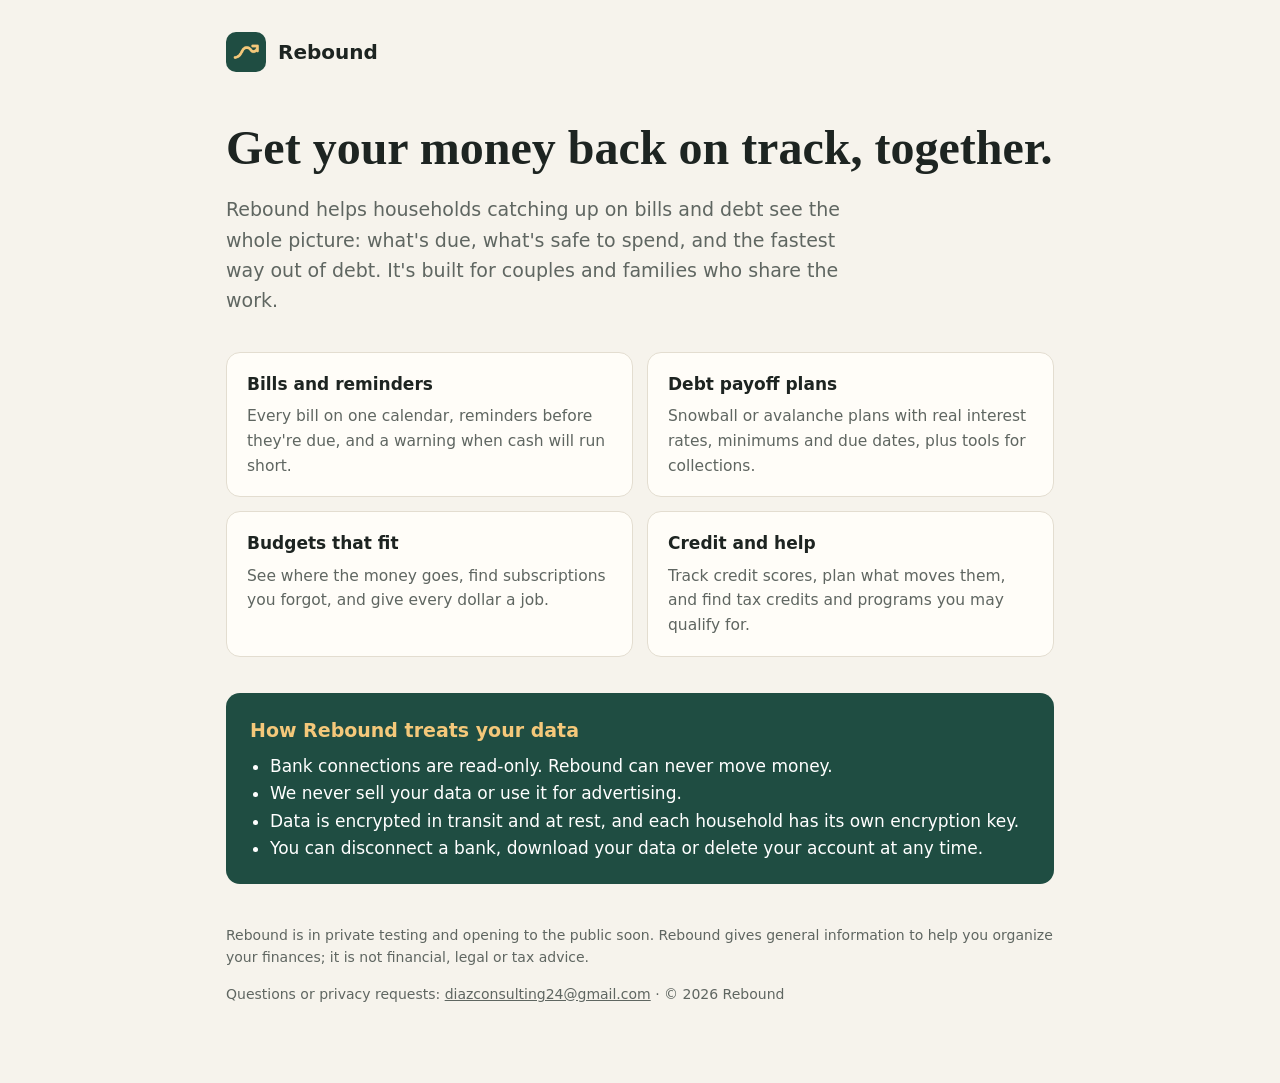
==== index.html @ aa7c1577 "Add files via upload" ====
<!doctype html>
<html lang="en">
<head>
  <meta charset="utf-8">
  <meta name="viewport" content="width=device-width, initial-scale=1">
  <title>Rebound: get your money back on track</title>
  <meta name="description" content="Rebound is a personal-finance app for households catching up on bills and debt: budgets, bill reminders, cash-flow forecasts and debt payoff plans.">
  <link rel="icon" href="icon.png">
  <style>
    :root { --bg: #f6f3ec; --card: #fffdf8; --ink: #1d2421; --muted: #5f6661; --brand: #1f4d42; --gold: #f4c87a; --line: #e3ddd0; }
    @media (prefers-color-scheme: dark) { :root { --bg: #121614; --card: #1a201d; --ink: #e8ece9; --muted: #a3ada8; --line: #2c3530; } }
    * { box-sizing: border-box; }
    body { margin: 0; background: var(--bg); color: var(--ink); font: 17px/1.6 ui-sans-serif, -apple-system, "Segoe UI", system-ui, Roboto, Arial, sans-serif; }
    .wrap { max-width: 860px; margin: 0 auto; padding: 32px 16px 64px; }
    header { display: flex; align-items: center; gap: 12px; }
    header img { width: 40px; height: 40px; border-radius: 10px; }
    header b { font-size: 20px; }
    h1 { font-family: "Iowan Old Style", Palatino, Georgia, serif; font-size: clamp(32px, 6vw, 48px); line-height: 1.15; margin: 48px 0 12px; }
    .lead { font-size: 19px; color: var(--muted); max-width: 640px; }
    .grid { display: grid; grid-template-columns: 1fr 1fr; gap: 14px; margin: 36px 0; } @media (max-width: 600px) { .grid { grid-template-columns: 1fr; } }
    .card { background: var(--card); border: 1px solid var(--line); border-radius: 14px; padding: 18px 20px; }
    .card h2 { font-size: 17px; margin: 0 0 6px; }
    .card p { margin: 0; color: var(--muted); font-size: 15.5px; }
    .trust { background: var(--brand); color: #fff; border-radius: 14px; padding: 22px 24px; }
    .trust h2 { margin: 0 0 8px; font-size: 19px; color: var(--gold); }
    .trust ul { margin: 0; padding-left: 20px; }
    footer { margin-top: 40px; color: var(--muted); font-size: 14px; }
    a { color: inherit; }
  </style>
</head>
<body>
  <div class="wrap">
    <header><img src="icon.png" alt=""><b>Rebound</b></header>
    <h1>Get your money back on track, together.</h1>
    <p class="lead">Rebound helps households catching up on bills and debt see the whole picture: what's due, what's safe to spend, and the fastest way out of debt. It's built for couples and families who share the work.</p>
    <div class="grid">
      <div class="card"><h2>Bills and reminders</h2><p>Every bill on one calendar, reminders before they're due, and a warning when cash will run short.</p></div>
      <div class="card"><h2>Debt payoff plans</h2><p>Snowball or avalanche plans with real interest rates, minimums and due dates, plus tools for collections.</p></div>
      <div class="card"><h2>Budgets that fit</h2><p>See where the money goes, find subscriptions you forgot, and give every dollar a job.</p></div>
      <div class="card"><h2>Credit and help</h2><p>Track credit scores, plan what moves them, and find tax credits and programs you may qualify for.</p></div>
    </div>
    <div class="trust">
      <h2>How Rebound treats your data</h2>
      <ul>
        <li>Bank connections are read-only. Rebound can never move money.</li>
        <li>We never sell your data or use it for advertising.</li>
        <li>Data is encrypted in transit and at rest, and each household has its own encryption key.</li>
        <li>You can disconnect a bank, download your data or delete your account at any time.</li>
      </ul>
    </div>
    <footer>
      <p>Rebound is in private testing and opening to the public soon. Rebound gives general information to help you organize your finances; it is not financial, legal or tax advice.</p>
      <p>Questions or privacy requests: <a href="mailto:diazconsulting24@gmail.com">diazconsulting24@gmail.com</a> · © 2026 Rebound</p>
    </footer>
  </div>
</body>
</html>
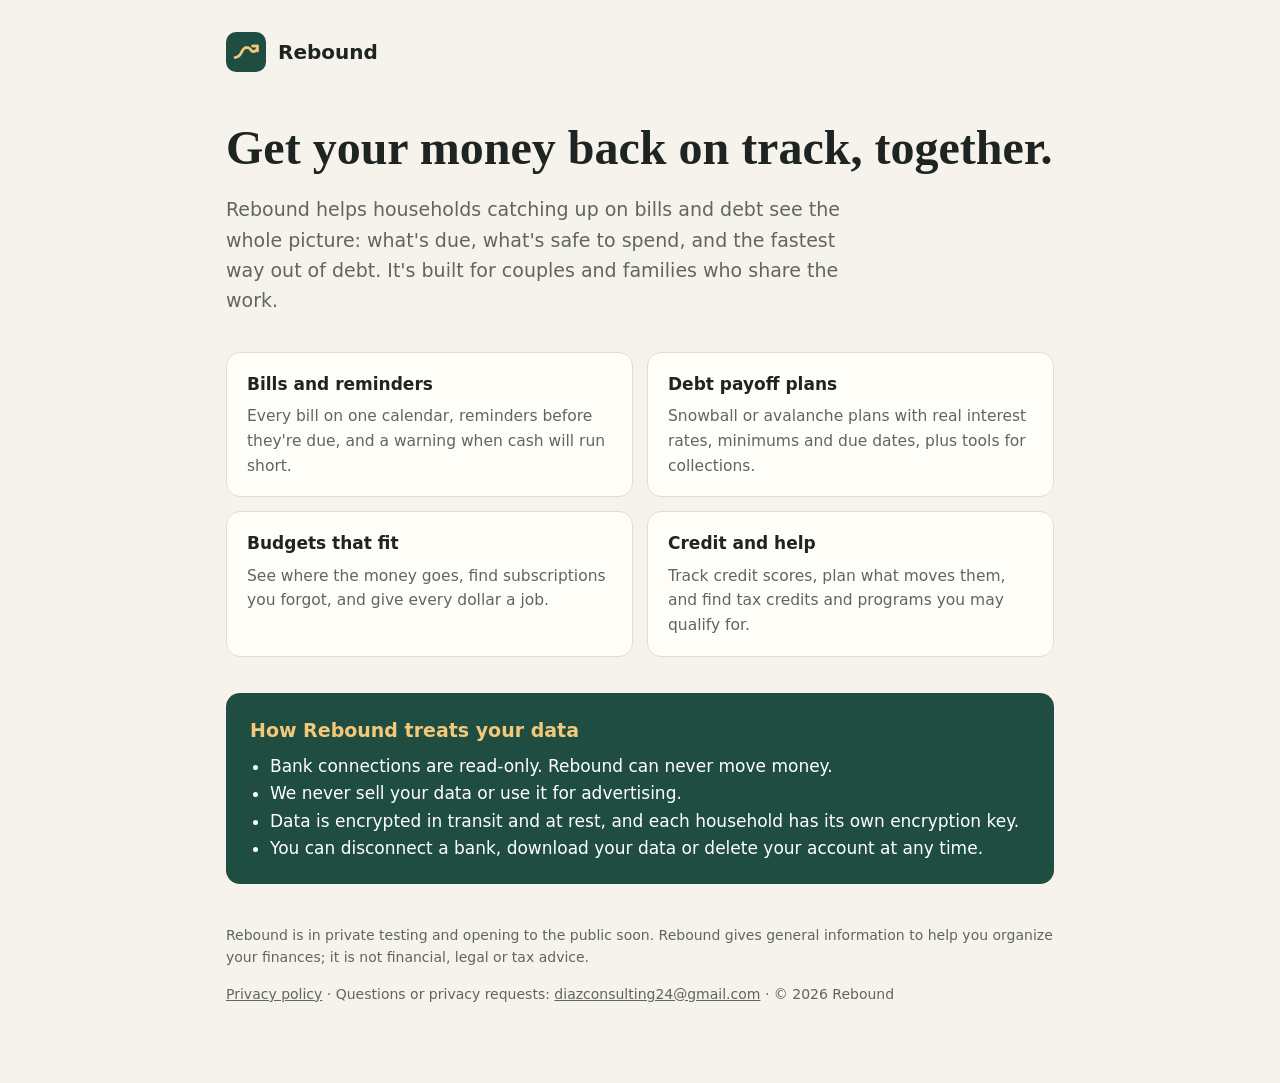
==== commit acac7c8a: "Add public privacy policy and link it from the home page Co-Authored-By: Claude Opus 5.5 <noreply@an" ====
--- a/index.html
+++ b/index.html
@@ -50,7 +50,7 @@
     </div>
     <footer>
       <p>Rebound is in private testing and opening to the public soon. Rebound gives general information to help you organize your finances; it is not financial, legal or tax advice.</p>
-      <p>Questions or privacy requests: <a href="mailto:diazconsulting24@gmail.com">diazconsulting24@gmail.com</a> · © 2026 Rebound</p>
+      <p><a href="privacy.html">Privacy policy</a> · Questions or privacy requests: <a href="mailto:diazconsulting24@gmail.com">diazconsulting24@gmail.com</a> · © 2026 Rebound</p>
     </footer>
   </div>
 </body>
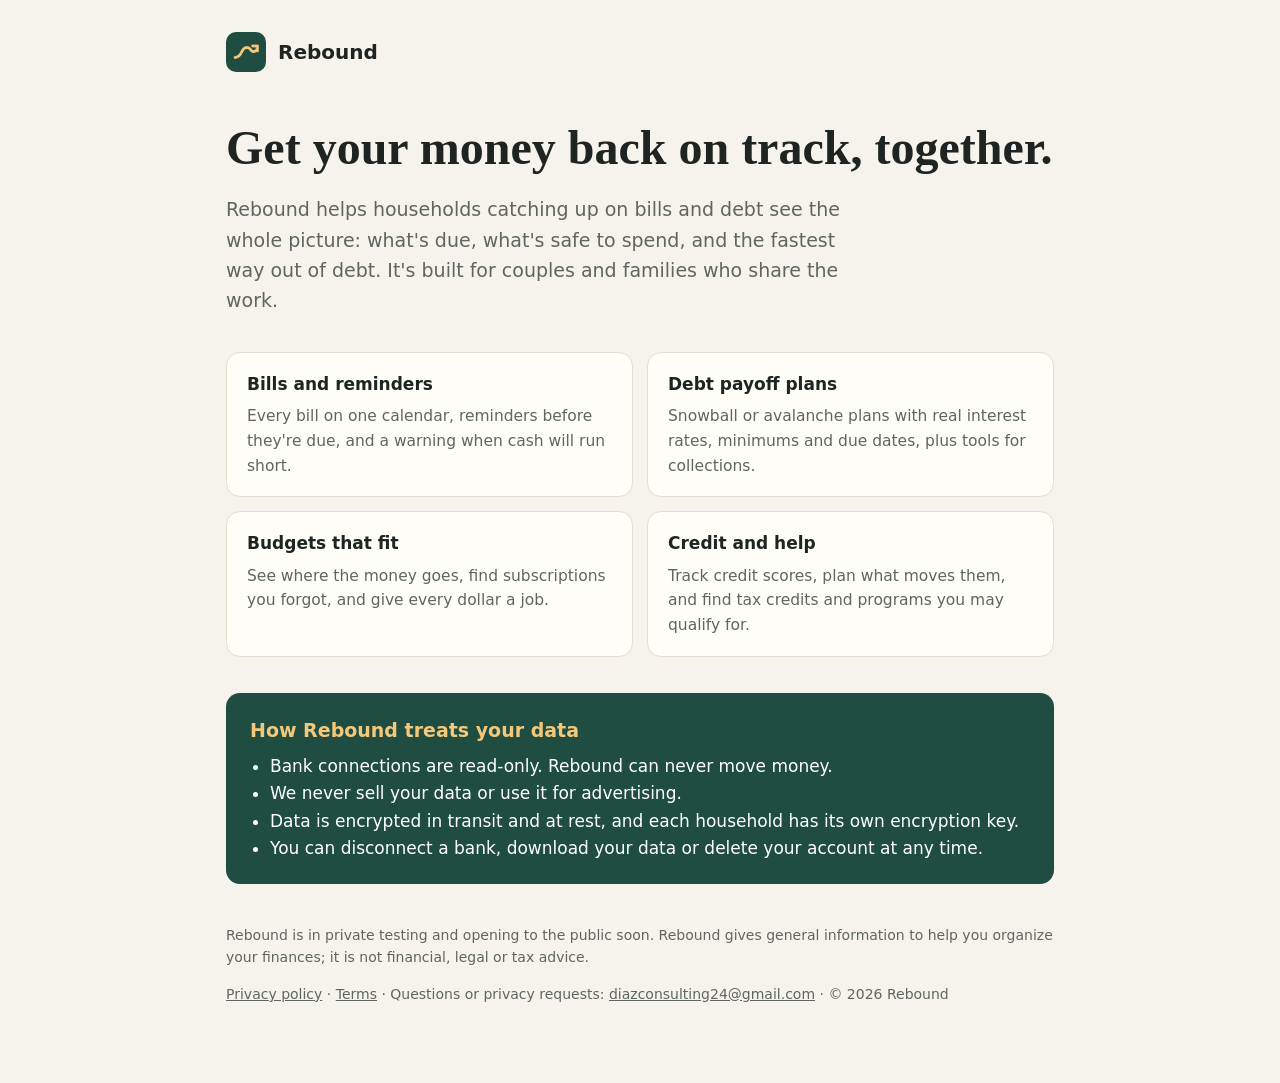
==== commit 3abcded1: "Add terms of use and link it from every page Co-Authored-By: Claude Opus 5.5 <noreply@anthropic.com>" ====
--- a/index.html
+++ b/index.html
@@ -50,7 +50,7 @@
     </div>
     <footer>
       <p>Rebound is in private testing and opening to the public soon. Rebound gives general information to help you organize your finances; it is not financial, legal or tax advice.</p>
-      <p><a href="privacy.html">Privacy policy</a> · Questions or privacy requests: <a href="mailto:diazconsulting24@gmail.com">diazconsulting24@gmail.com</a> · © 2026 Rebound</p>
+      <p><a href="privacy.html">Privacy policy</a> · <a href="terms.html">Terms</a> · Questions or privacy requests: <a href="mailto:diazconsulting24@gmail.com">diazconsulting24@gmail.com</a> · © 2026 Rebound</p>
     </footer>
   </div>
 </body>
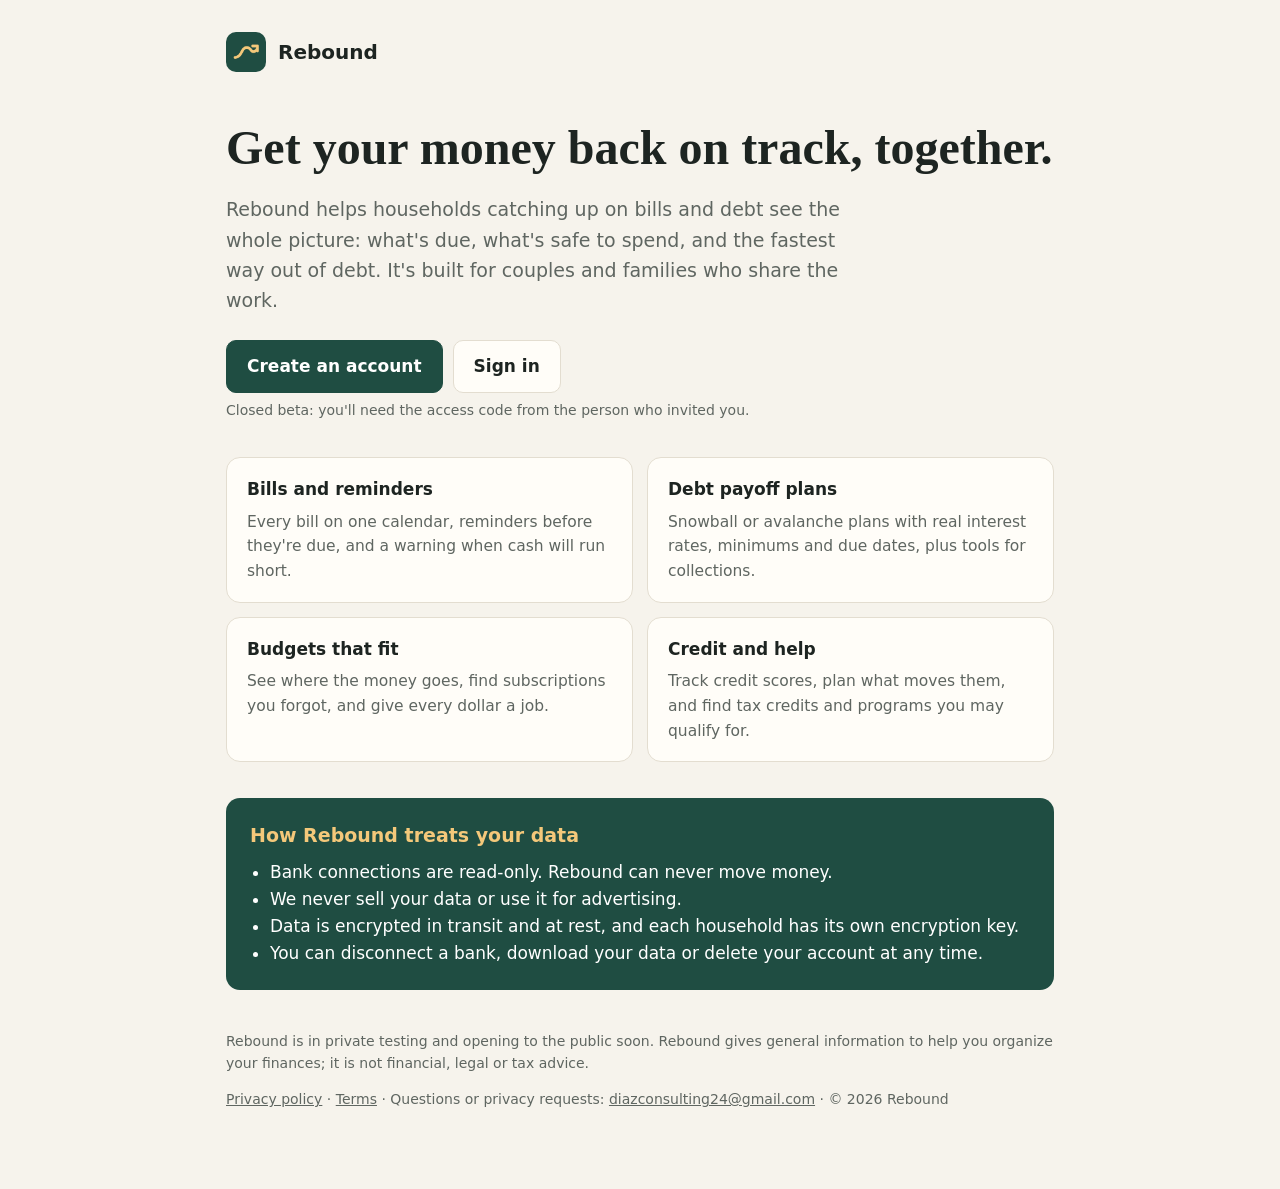
==== commit e83ef756: "Add Create an account and Sign in buttons pointing to the beta app Co-Authored-By: Claude Opus 5.5 <" ====
--- a/index.html
+++ b/index.html
@@ -26,6 +26,10 @@
     .trust ul { margin: 0; padding-left: 20px; }
     footer { margin-top: 40px; color: var(--muted); font-size: 14px; }
     a { color: inherit; }
+    .cta { display: flex; gap: 10px; flex-wrap: wrap; margin: 24px 0 6px; }
+    .btn { display: inline-block; padding: 12px 20px; border-radius: 10px; font-weight: 600; text-decoration: none; border: 1px solid var(--line); background: var(--card); color: var(--ink); }
+    .btn.primary { background: var(--brand); border-color: var(--brand); color: #fff; }
+    .beta { font-size: 14px; color: var(--muted); margin: 0; }
   </style>
 </head>
 <body>
@@ -33,6 +37,8 @@
     <header><img src="icon.png" alt=""><b>Rebound</b></header>
     <h1>Get your money back on track, together.</h1>
     <p class="lead">Rebound helps households catching up on bills and debt see the whole picture: what's due, what's safe to spend, and the fastest way out of debt. It's built for couples and families who share the work.</p>
+    <div class="cta"><a class="btn primary" href="https://rebound.taildfe9ff.ts.net/account.html#signup">Create an account</a><a class="btn" href="https://rebound.taildfe9ff.ts.net/account.html#login">Sign in</a></div>
+    <p class="beta">Closed beta: you'll need the access code from the person who invited you.</p>
     <div class="grid">
       <div class="card"><h2>Bills and reminders</h2><p>Every bill on one calendar, reminders before they're due, and a warning when cash will run short.</p></div>
       <div class="card"><h2>Debt payoff plans</h2><p>Snowball or avalanche plans with real interest rates, minimums and due dates, plus tools for collections.</p></div>
